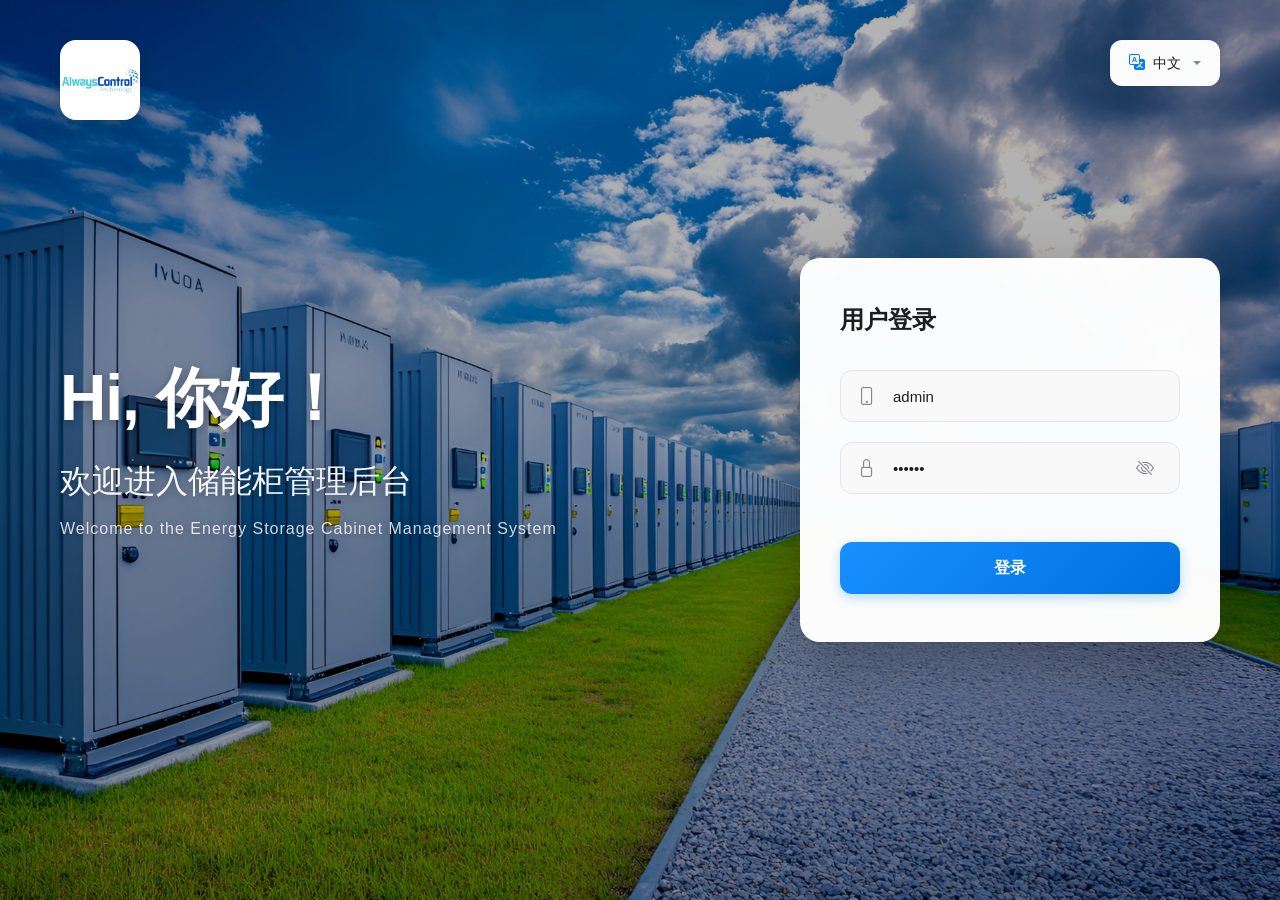
==== index.html @ c0e77e07 "feat: 完成系统中英文双语支持 - 实现版本管理页面的版本名称翻译 - 完成客户管理模块所有表单字段翻译 - 添加客户详情抽屉完整翻译 - 实现版本编辑模态框翻译 - 统一删除确认对话框为 App" ====
<!DOCTYPE html>
<html lang="zh-CN">
<head>
    <meta charset="UTF-8">
    <meta name="viewport" content="width=device-width, initial-scale=1.0">
    <title>储能柜管理系统 - 登录</title>
    <link rel="stylesheet" href="https://cdn.jsdelivr.net/npm/bootstrap@5.3.0/dist/css/bootstrap.min.css">
    <link rel="stylesheet" href="https://cdn.jsdelivr.net/npm/bootstrap-icons@1.11.0/font/bootstrap-icons.css">
    <style>
        * {
            margin: 0;
            padding: 0;
            box-sizing: border-box;
        }

        body {
            font-family: -apple-system, BlinkMacSystemFont, 'Segoe UI', Roboto, 'Helvetica Neue', Arial, sans-serif;
            min-height: 100vh;
            background-image: url('./images/封面.jpg');
            background-size: cover;
            background-position: center;
            background-repeat: no-repeat;
            display: flex;
            align-items: center;
            justify-content: flex-end;
            padding: 20px 60px;
            position: relative;
            overflow: hidden;
        }

        /* 深色遮罩层 */
        body::before {
            content: '';
            position: absolute;
            top: 0;
            left: 0;
            right: 0;
            bottom: 0;
            background: rgba(0, 0, 0, 0.3);
            z-index: 0;
        }

        /* Logo */
        .logo-container {
            position: absolute;
            top: 40px;
            left: 60px;
            z-index: 2;
        }

        .logo {
            width: 80px;
            height: 80px;
            background: white;
            border-radius: 16px;
            display: flex;
            align-items: center;
            justify-content: center;
            box-shadow: 0 8px 24px rgba(0, 0, 0, 0.15);
            overflow: hidden;
        }

        .logo img {
            width: 100%;
            height: 100%;
            object-fit: contain;
        }

        /* 左侧欢迎文字 */
        .welcome-text {
            position: absolute;
            left: 60px;
            top: 50%;
            transform: translateY(-50%);
            color: white;
            z-index: 2;
            max-width: 600px;
        }

        .welcome-text h1 {
            font-size: 64px;
            font-weight: 700;
            margin-bottom: 20px;
            line-height: 1.2;
            letter-spacing: -1px;
            text-shadow: 0 2px 8px rgba(0, 0, 0, 0.3);
        }

        .welcome-text .subtitle-cn {
            font-size: 32px;
            font-weight: 500;
            margin-bottom: 12px;
            opacity: 0.95;
            text-shadow: 0 2px 8px rgba(0, 0, 0, 0.3);
        }

        .welcome-text .subtitle-en {
            font-size: 16px;
            font-weight: 400;
            opacity: 0.8;
            letter-spacing: 1px;
            text-shadow: 0 2px 8px rgba(0, 0, 0, 0.3);
        }

        /* 右侧登录卡片 */
        .login-card {
            width: 420px;
            background: rgba(255, 255, 255, 0.98);
            backdrop-filter: blur(10px);
            border-radius: 20px;
            padding: 48px 40px;
            box-shadow: 0 20px 60px rgba(0, 0, 0, 0.3);
            position: relative;
            z-index: 2;
            animation: slideInRight 0.6s cubic-bezier(0.4, 0, 0.2, 1);
        }

        @keyframes slideInRight {
            from {
                opacity: 0;
                transform: translateX(40px);
            }
            to {
                opacity: 1;
                transform: translateX(0);
            }
        }

        .login-card h2 {
            font-size: 24px;
            font-weight: 600;
            color: #1D1D1F;
            margin-bottom: 36px;
        }

        .input-group-custom {
            position: relative;
            margin-bottom: 20px;
        }

        .input-icon {
            position: absolute;
            left: 18px;
            top: 50%;
            transform: translateY(-50%);
            color: #86868B;
            font-size: 18px;
            z-index: 2;
        }

        .form-input {
            width: 100%;
            height: 52px;
            padding: 0 18px 0 52px;
            border: 1.5px solid #E5E5EA;
            border-radius: 12px;
            font-size: 15px;
            color: #1D1D1F;
            background: #F9F9F9;
            transition: all 0.3s;
        }

        .form-input:focus {
            outline: none;
            background: white;
            border-color: #1890FF;
            box-shadow: 0 0 0 3px rgba(24, 144, 255, 0.1);
        }

        .form-input::placeholder {
            color: #C7C7CC;
        }

        .password-toggle {
            position: absolute;
            right: 18px;
            top: 50%;
            transform: translateY(-50%);
            background: none;
            border: none;
            color: #86868B;
            cursor: pointer;
            font-size: 18px;
            padding: 8px;
            transition: color 0.2s;
        }

        .password-toggle:hover {
            color: #1D1D1F;
        }

        .forgot-password {
            text-align: right;
            margin-bottom: 28px;
        }

        .forgot-password a {
            color: #1890FF;
            text-decoration: none;
            font-size: 14px;
            transition: color 0.2s;
        }

        .forgot-password a:hover {
            color: #0070E0;
        }

        .btn-login {
            width: 100%;
            height: 52px;
            background: linear-gradient(135deg, #1890FF 0%, #0070E0 100%);
            border: none;
            border-radius: 12px;
            color: white;
            font-size: 16px;
            font-weight: 600;
            cursor: pointer;
            transition: all 0.3s;
            box-shadow: 0 4px 12px rgba(24, 144, 255, 0.3);
        }

        .btn-login:hover {
            transform: translateY(-2px);
            box-shadow: 0 6px 16px rgba(24, 144, 255, 0.4);
        }

        .btn-login:active {
            transform: translateY(0);
        }

        .btn-login:disabled {
            opacity: 0.6;
            cursor: not-allowed;
            transform: none !important;
        }

        .copyright {
            margin-top: 28px;
            text-align: center;
            font-size: 11px;
            color: #C7C7CC;
        }

        .alert-message {
            padding: 12px 16px;
            border-radius: 10px;
            margin-bottom: 20px;
            font-size: 14px;
            display: none;
        }

        .alert-message.show {
            display: block;
        }

        .alert-danger {
            background: rgba(255, 77, 79, 0.1);
            color: #FF4D4F;
            border: 1px solid rgba(255, 77, 79, 0.2);
        }

        .alert-success {
            background: rgba(82, 196, 26, 0.1);
            color: #52C41A;
            border: 1px solid rgba(82, 196, 26, 0.2);
        }

        /* 响应式 */
        @media (max-width: 1200px) {
            body {
                justify-content: center;
                padding: 20px;
            }

            .welcome-text {
                display: none;
            }

            .logo-container {
                left: 50%;
                transform: translateX(-50%);
                top: 30px;
            }

            .login-card {
                margin-top: 140px;
            }
        }

        @media (max-width: 576px) {
            .logo-container {
                top: 20px;
            }

            .logo {
                width: 60px;
                height: 60px;
            }

            .login-card {
                width: 100%;
                max-width: 380px;
                padding: 36px 28px;
                margin-top: 110px;
            }

            .login-card h2 {
                font-size: 22px;
            }
        }

        .spinner-border-sm {
            width: 1.2rem;
            height: 1.2rem;
            border-width: 0.15em;
        }

        /* 语言切换按钮 */
        .language-switcher {
            position: absolute;
            top: 40px;
            right: 60px;
            z-index: 3;
        }

        .language-switcher .btn {
            background: rgba(255, 255, 255, 0.98);
            backdrop-filter: blur(20px);
            -webkit-backdrop-filter: blur(20px);
            border: 1px solid rgba(255, 255, 255, 0.18);
            padding: 10px 18px;
            font-size: 14px;
            font-weight: 500;
            color: #1D1D1F;
            border-radius: 12px;
            transition: all 0.3s cubic-bezier(0.4, 0, 0.2, 1);
            box-shadow: 0 2px 12px rgba(0, 0, 0, 0.08),
                        0 1px 3px rgba(0, 0, 0, 0.06);
            display: flex;
            align-items: center;
            gap: 8px;
        }

        .language-switcher .btn i {
            font-size: 16px;
            color: #007AFF;
        }

        .language-switcher .btn:hover {
            background: rgba(255, 255, 255, 1);
            border-color: rgba(255, 255, 255, 0.3);
            transform: translateY(-2px);
            box-shadow: 0 8px 24px rgba(0, 0, 0, 0.12),
                        0 4px 8px rgba(0, 0, 0, 0.08);
        }

        .language-switcher .btn:active {
            transform: translateY(0);
            box-shadow: 0 2px 8px rgba(0, 0, 0, 0.1);
        }

        .language-switcher .btn::after {
            border-top-color: #86868B;
            transition: transform 0.2s;
        }

        .language-switcher .btn:hover::after {
            border-top-color: #1D1D1F;
        }

        .language-switcher .dropdown-menu {
            min-width: 140px;
            margin-top: 8px;
            padding: 6px;
            background: rgba(255, 255, 255, 0.98);
            backdrop-filter: blur(20px);
            -webkit-backdrop-filter: blur(20px);
            border: 1px solid rgba(255, 255, 255, 0.18);
            border-radius: 12px;
            box-shadow: 0 12px 40px rgba(0, 0, 0, 0.15),
                        0 4px 12px rgba(0, 0, 0, 0.1);
            animation: dropdownFade 0.2s ease;
        }

        @keyframes dropdownFade {
            from {
                opacity: 0;
                transform: translateY(-8px);
            }
            to {
                opacity: 1;
                transform: translateY(0);
            }
        }

        .language-switcher .dropdown-item {
            padding: 10px 14px;
            font-size: 14px;
            font-weight: 500;
            color: #1D1D1F;
            border-radius: 8px;
            transition: all 0.2s;
            display: flex;
            align-items: center;
            gap: 8px;
        }

        .language-switcher .dropdown-item:hover {
            background: rgba(0, 122, 255, 0.1);
            color: #007AFF;
        }

        .language-switcher .dropdown-item:active {
            background: rgba(0, 122, 255, 0.15);
            transform: scale(0.98);
        }

        @media (max-width: 1200px) {
            .language-switcher {
                top: 30px;
                right: 20px;
            }
        }

        @media (max-width: 576px) {
            .language-switcher {
                top: 20px;
                right: 15px;
            }

            .language-switcher .btn {
                padding: 8px 14px;
                font-size: 13px;
                border-radius: 10px;
            }

            .language-switcher .btn i {
                font-size: 15px;
            }

            .language-switcher .dropdown-menu {
                min-width: 120px;
            }

            .language-switcher .dropdown-item {
                padding: 8px 12px;
                font-size: 13px;
            }
        }
    </style>
</head>
<body>
    <!-- 语言切换按钮 -->
    <div class="language-switcher">
        <div class="dropdown">
            <button class="btn dropdown-toggle" type="button" id="languageDropdown" data-bs-toggle="dropdown">
                <i class="bi bi-translate"></i> <span id="currentLanguage">中文</span>
            </button>
            <ul class="dropdown-menu dropdown-menu-end">
                <li><a class="dropdown-item" href="#" data-lang="zh-CN">简体中文</a></li>
                <li><a class="dropdown-item" href="#" data-lang="en-US">English</a></li>
            </ul>
        </div>
    </div>

    <!-- Logo -->
    <div class="logo-container">
        <div class="logo">
            <img src="./images/logo.png" alt="Logo">
        </div>
    </div>

    <!-- 左侧欢迎文字 -->
    <div class="welcome-text">
        <h1>Hi, <span data-i18n="login.greeting">你好</span>！</h1>
        <div class="subtitle-cn" data-i18n="login.welcome">欢迎进入储能柜管理后台</div>
        <div class="subtitle-en" data-i18n="login.subtitle">Welcome to the Energy Storage Cabinet Management System</div>
    </div>

    <!-- 右侧登录卡片 -->
    <div class="login-card">
        <h2 data-i18n="login.signIn">用户登录</h2>

        <div id="alertContainer"></div>

        <form id="loginForm">
            <div class="input-group-custom">
                <i class="bi bi-phone input-icon"></i>
                <input type="text"
                       class="form-input"
                       id="username"
                       data-i18n="login.username"
                       placeholder="13766477309"
                       value="admin"
                       required>
            </div>

            <div class="input-group-custom">
                <i class="bi bi-lock input-icon"></i>
                <input type="password"
                       class="form-input"
                       id="password"
                       data-i18n="login.password"
                       placeholder="********"
                       value="123456"
                       required>
                <button type="button" class="password-toggle" id="togglePassword">
                    <i class="bi bi-eye-slash"></i>
                </button>
            </div>

            <button type="submit" class="btn-login" id="loginBtn" style="margin-top: 28px;" data-i18n="login.loginButton">
                登录
            </button>
        </form>
    </div>

    <script src="https://cdn.jsdelivr.net/npm/bootstrap@5.3.0/dist/js/bootstrap.bundle.min.js"></script>
    <script src="./js/i18n.js"></script>
    <script src="./js/auth.js"></script>
    <script>
        // 初始化i18n
        document.addEventListener('DOMContentLoaded', async function() {
            await i18n.init();

            // 更新语言显示
            updateLanguageDisplay();

            // 语言切换事件
            document.querySelectorAll('[data-lang]').forEach(item => {
                item.addEventListener('click', function(e) {
                    e.preventDefault();
                    const lang = this.getAttribute('data-lang');
                    i18n.setLanguage(lang);
                    updateLanguageDisplay();
                });
            });
        });

        // 更新语言显示
        function updateLanguageDisplay() {
            const currentLang = i18n.getCurrentLanguage();
            const langNames = {
                'zh-CN': '中文',
                'en-US': 'English'
            };
            document.getElementById('currentLanguage').textContent = langNames[currentLang];
        }

        // 密码显示/隐藏
        document.getElementById('togglePassword').addEventListener('click', function() {
            const passwordInput = document.getElementById('password');
            const icon = this.querySelector('i');

            if (passwordInput.type === 'password') {
                passwordInput.type = 'text';
                icon.classList.remove('bi-eye-slash');
                icon.classList.add('bi-eye');
            } else {
                passwordInput.type = 'password';
                icon.classList.remove('bi-eye');
                icon.classList.add('bi-eye-slash');
            }
        });

        // 显示提示信息
        function showAlert(message, type = 'danger') {
            const alertContainer = document.getElementById('alertContainer');
            alertContainer.innerHTML = `
                <div class="alert-message alert-${type} show">
                    <i class="bi bi-${type === 'success' ? 'check-circle' : 'exclamation-circle'}-fill me-2"></i>
                    ${message}
                </div>
            `;

            setTimeout(() => {
                const alert = alertContainer.querySelector('.alert-message');
                if (alert) {
                    alert.classList.remove('show');
                    setTimeout(() => {
                        alertContainer.innerHTML = '';
                    }, 300);
                }
            }, 3000);
        }

        // 登录表单处理
        document.getElementById('loginForm').addEventListener('submit', function(e) {
            e.preventDefault();

            const username = document.getElementById('username').value.trim();
            const password = document.getElementById('password').value;
            const loginBtn = document.getElementById('loginBtn');

            // 表单验证
            if (!username || !password) {
                showAlert(i18n.t('login.error.emptyFields'), 'danger');
                return;
            }

            // 显示加载状态
            loginBtn.disabled = true;
            loginBtn.innerHTML = '<span class="spinner-border spinner-border-sm me-2"></span>' + i18n.t('login.loggingIn');

            // 模拟登录延迟
            setTimeout(() => {
                const result = Auth.login(username, password, false);

                if (result.success) {
                    showAlert(i18n.t('login.success'), 'success');
                    setTimeout(() => {
                        window.location.href = './dashboard.html';
                    }, 1000);
                } else {
                    showAlert(i18n.t('login.error.invalidCredentials'), 'danger');
                    loginBtn.disabled = false;
                    loginBtn.innerHTML = i18n.t('login.loginButton');
                }
            }, 800);
        });

        // 回车提交
        document.getElementById('password').addEventListener('keypress', function(e) {
            if (e.key === 'Enter') {
                document.getElementById('loginForm').dispatchEvent(new Event('submit'));
            }
        });
    </script>
</body>
</html>
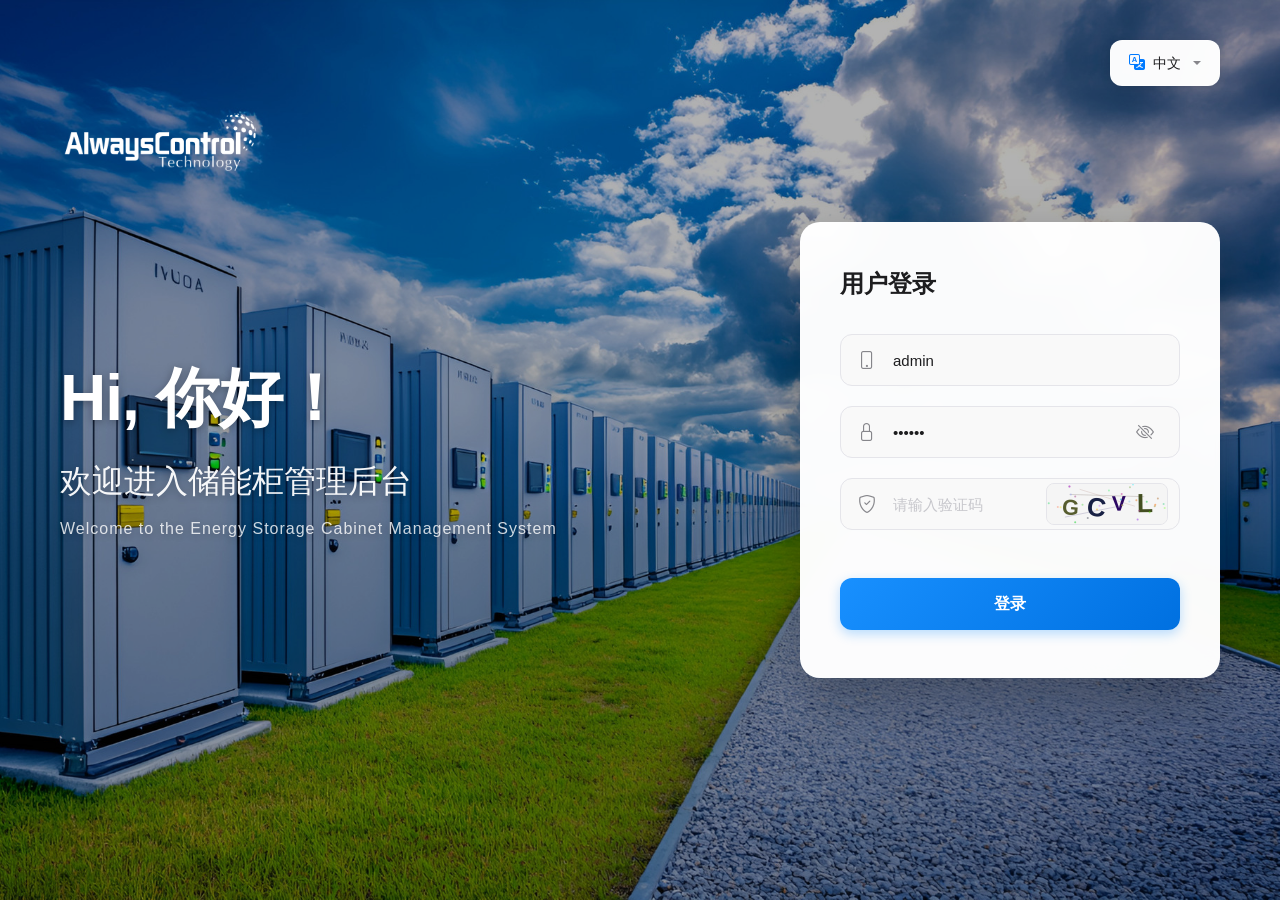
==== commit 69ab7bef: "feat: 优化登录页面logo样式并添加验证码功能 - 优化logo: 放大至200x200，去除白色背景和阴影，图标变为白色 - 添加验证码输入框和Canvas图形验证码生成 - 验证码功能仅用于" ====
--- a/index.html
+++ b/index.html
@@ -49,14 +49,14 @@
         }
 
         .logo {
-            width: 80px;
-            height: 80px;
-            background: white;
+            width: 200px;
+            height: 200px;
+            background: transparent;
             border-radius: 16px;
             display: flex;
             align-items: center;
             justify-content: center;
-            box-shadow: 0 8px 24px rgba(0, 0, 0, 0.15);
+            box-shadow: none;
             overflow: hidden;
         }
 
@@ -64,6 +64,7 @@
             width: 100%;
             height: 100%;
             object-fit: contain;
+            filter: brightness(0) invert(1);
         }
 
         /* 左侧欢迎文字 */
@@ -189,6 +190,31 @@
             color: #1D1D1F;
         }
 
+        /* 验证码容器 */
+        .captcha-container {
+            position: absolute;
+            right: 12px;
+            top: 50%;
+            transform: translateY(-50%);
+            display: flex;
+            align-items: center;
+            gap: 8px;
+        }
+
+        #captchaCanvas {
+            border-radius: 8px;
+            background: #F5F5F5;
+            cursor: pointer;
+            border: 1px solid #E5E5EA;
+            transition: all 0.2s;
+        }
+
+        #captchaCanvas:hover {
+            border-color: #1890FF;
+            box-shadow: 0 0 0 2px rgba(24, 144, 255, 0.1);
+            transform: scale(1.02);
+        }
+
         .forgot-password {
             text-align: right;
             margin-bottom: 28px;
@@ -293,8 +319,8 @@
             }
 
             .logo {
-                width: 60px;
-                height: 60px;
+                width: 120px;
+                height: 120px;
             }
 
             .login-card {
@@ -509,6 +535,20 @@
                 </button>
             </div>
 
+            <div class="input-group-custom">
+                <i class="bi bi-shield-check input-icon"></i>
+                <input type="text"
+                       class="form-input"
+                       id="captcha"
+                       data-i18n="login.captcha"
+                       placeholder="请输入验证码"
+                       style="padding-right: 135px;"
+                       required>
+                <div class="captcha-container">
+                    <canvas id="captchaCanvas" width="120" height="40" title="点击刷新验证码"></canvas>
+                </div>
+            </div>
+
             <button type="submit" class="btn-login" id="loginBtn" style="margin-top: 28px;" data-i18n="login.loginButton">
                 登录
             </button>
@@ -519,12 +559,72 @@
     <script src="./js/i18n.js"></script>
     <script src="./js/auth.js"></script>
     <script>
+        // 验证码相关
+        let captchaCode = '';
+
+        // 生成验证码
+        function generateCaptcha() {
+            const canvas = document.getElementById('captchaCanvas');
+            const ctx = canvas.getContext('2d');
+
+            // 清空画布
+            ctx.clearRect(0, 0, canvas.width, canvas.height);
+
+            // 生成随机验证码（4位数字+字母）
+            const chars = 'ABCDEFGHJKLMNPQRSTUVWXYZ23456789';
+            captchaCode = '';
+            for (let i = 0; i < 4; i++) {
+                captchaCode += chars.charAt(Math.floor(Math.random() * chars.length));
+            }
+
+            // 绘制背景
+            ctx.fillStyle = '#F5F5F5';
+            ctx.fillRect(0, 0, canvas.width, canvas.height);
+
+            // 绘制干扰线
+            for (let i = 0; i < 3; i++) {
+                ctx.strokeStyle = `rgba(${Math.random() * 100 + 100}, ${Math.random() * 100 + 100}, ${Math.random() * 100 + 100}, 0.3)`;
+                ctx.beginPath();
+                ctx.moveTo(Math.random() * canvas.width, Math.random() * canvas.height);
+                ctx.lineTo(Math.random() * canvas.width, Math.random() * canvas.height);
+                ctx.stroke();
+            }
+
+            // 绘制验证码文字
+            for (let i = 0; i < captchaCode.length; i++) {
+                ctx.font = `bold ${20 + Math.random() * 8}px Arial`;
+                ctx.fillStyle = `rgb(${Math.random() * 100}, ${Math.random() * 100}, ${Math.random() * 100})`;
+                ctx.textBaseline = 'middle';
+
+                const x = 15 + i * 25;
+                const y = 20 + Math.random() * 5;
+                const angle = (Math.random() - 0.5) * 0.3;
+
+                ctx.save();
+                ctx.translate(x, y);
+                ctx.rotate(angle);
+                ctx.fillText(captchaCode[i], 0, 0);
+                ctx.restore();
+            }
+
+            // 绘制干扰点
+            for (let i = 0; i < 30; i++) {
+                ctx.fillStyle = `rgba(${Math.random() * 255}, ${Math.random() * 255}, ${Math.random() * 255}, 0.5)`;
+                ctx.beginPath();
+                ctx.arc(Math.random() * canvas.width, Math.random() * canvas.height, 1, 0, 2 * Math.PI);
+                ctx.fill();
+            }
+        }
+
         // 初始化i18n
         document.addEventListener('DOMContentLoaded', async function() {
             await i18n.init();
 
             // 更新语言显示
             updateLanguageDisplay();
+
+            // 生成初始验证码
+            generateCaptcha();
 
             // 语言切换事件
             document.querySelectorAll('[data-lang]').forEach(item => {
@@ -547,6 +647,9 @@
             document.getElementById('currentLanguage').textContent = langNames[currentLang];
         }
 
+        // 点击验证码刷新
+        document.getElementById('captchaCanvas').addEventListener('click', generateCaptcha);
+
         // 密码显示/隐藏
         document.getElementById('togglePassword').addEventListener('click', function() {
             const passwordInput = document.getElementById('password');
@@ -590,6 +693,7 @@
 
             const username = document.getElementById('username').value.trim();
             const password = document.getElementById('password').value;
+            const captcha = document.getElementById('captcha').value.trim();
             const loginBtn = document.getElementById('loginBtn');
 
             // 表单验证
@@ -597,6 +701,18 @@
                 showAlert(i18n.t('login.error.emptyFields'), 'danger');
                 return;
             }
+
+            // 验证码验证已禁用 - 仅用于展示
+            // if (!captcha) {
+            //     showAlert(i18n.t('login.error.emptyCaptcha'), 'danger');
+            //     return;
+            // }
+            // if (captcha.toUpperCase() !== captchaCode.toUpperCase()) {
+            //     showAlert(i18n.t('login.error.invalidCaptcha'), 'danger');
+            //     document.getElementById('captcha').value = '';
+            //     generateCaptcha();
+            //     return;
+            // }
 
             // 显示加载状态
             loginBtn.disabled = true;
@@ -615,6 +731,9 @@
                     showAlert(i18n.t('login.error.invalidCredentials'), 'danger');
                     loginBtn.disabled = false;
                     loginBtn.innerHTML = i18n.t('login.loginButton');
+                    // 登录失败后刷新验证码
+                    document.getElementById('captcha').value = '';
+                    generateCaptcha();
                 }
             }, 800);
         });
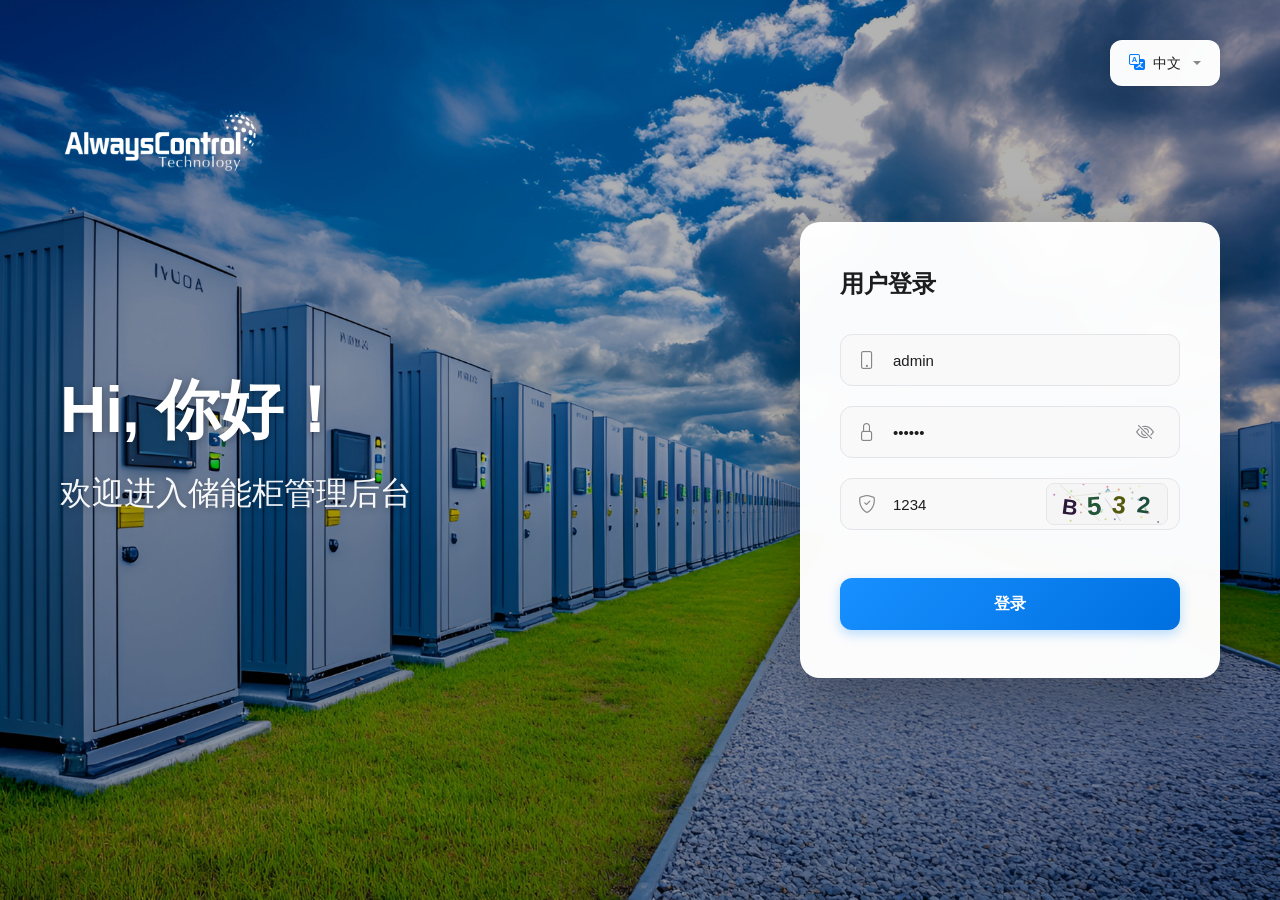
==== commit 53153d0c: "feat: 优化登录页面和菜单配置，新增标签页类型支持 - 登录页面移除英文副标题，简化界面 - 强制设置默认语言为中文 - 菜单配置新增"标签页(Tab)"类型支持 - 简化客户状态筛选，移除"未服" ====
--- a/index.html
+++ b/index.html
@@ -500,7 +500,6 @@
     <div class="welcome-text">
         <h1>Hi, <span data-i18n="login.greeting">你好</span>！</h1>
         <div class="subtitle-cn" data-i18n="login.welcome">欢迎进入储能柜管理后台</div>
-        <div class="subtitle-en" data-i18n="login.subtitle">Welcome to the Energy Storage Cabinet Management System</div>
     </div>
 
     <!-- 右侧登录卡片 -->
@@ -543,6 +542,7 @@
                        data-i18n="login.captcha"
                        placeholder="请输入验证码"
                        style="padding-right: 135px;"
+                       value="1234"
                        required>
                 <div class="captcha-container">
                     <canvas id="captchaCanvas" width="120" height="40" title="点击刷新验证码"></canvas>
@@ -618,6 +618,8 @@
 
         // 初始化i18n
         document.addEventListener('DOMContentLoaded', async function() {
+            // 强制设置为中文
+            localStorage.setItem('language', 'zh-CN');
             await i18n.init();
 
             // 更新语言显示
